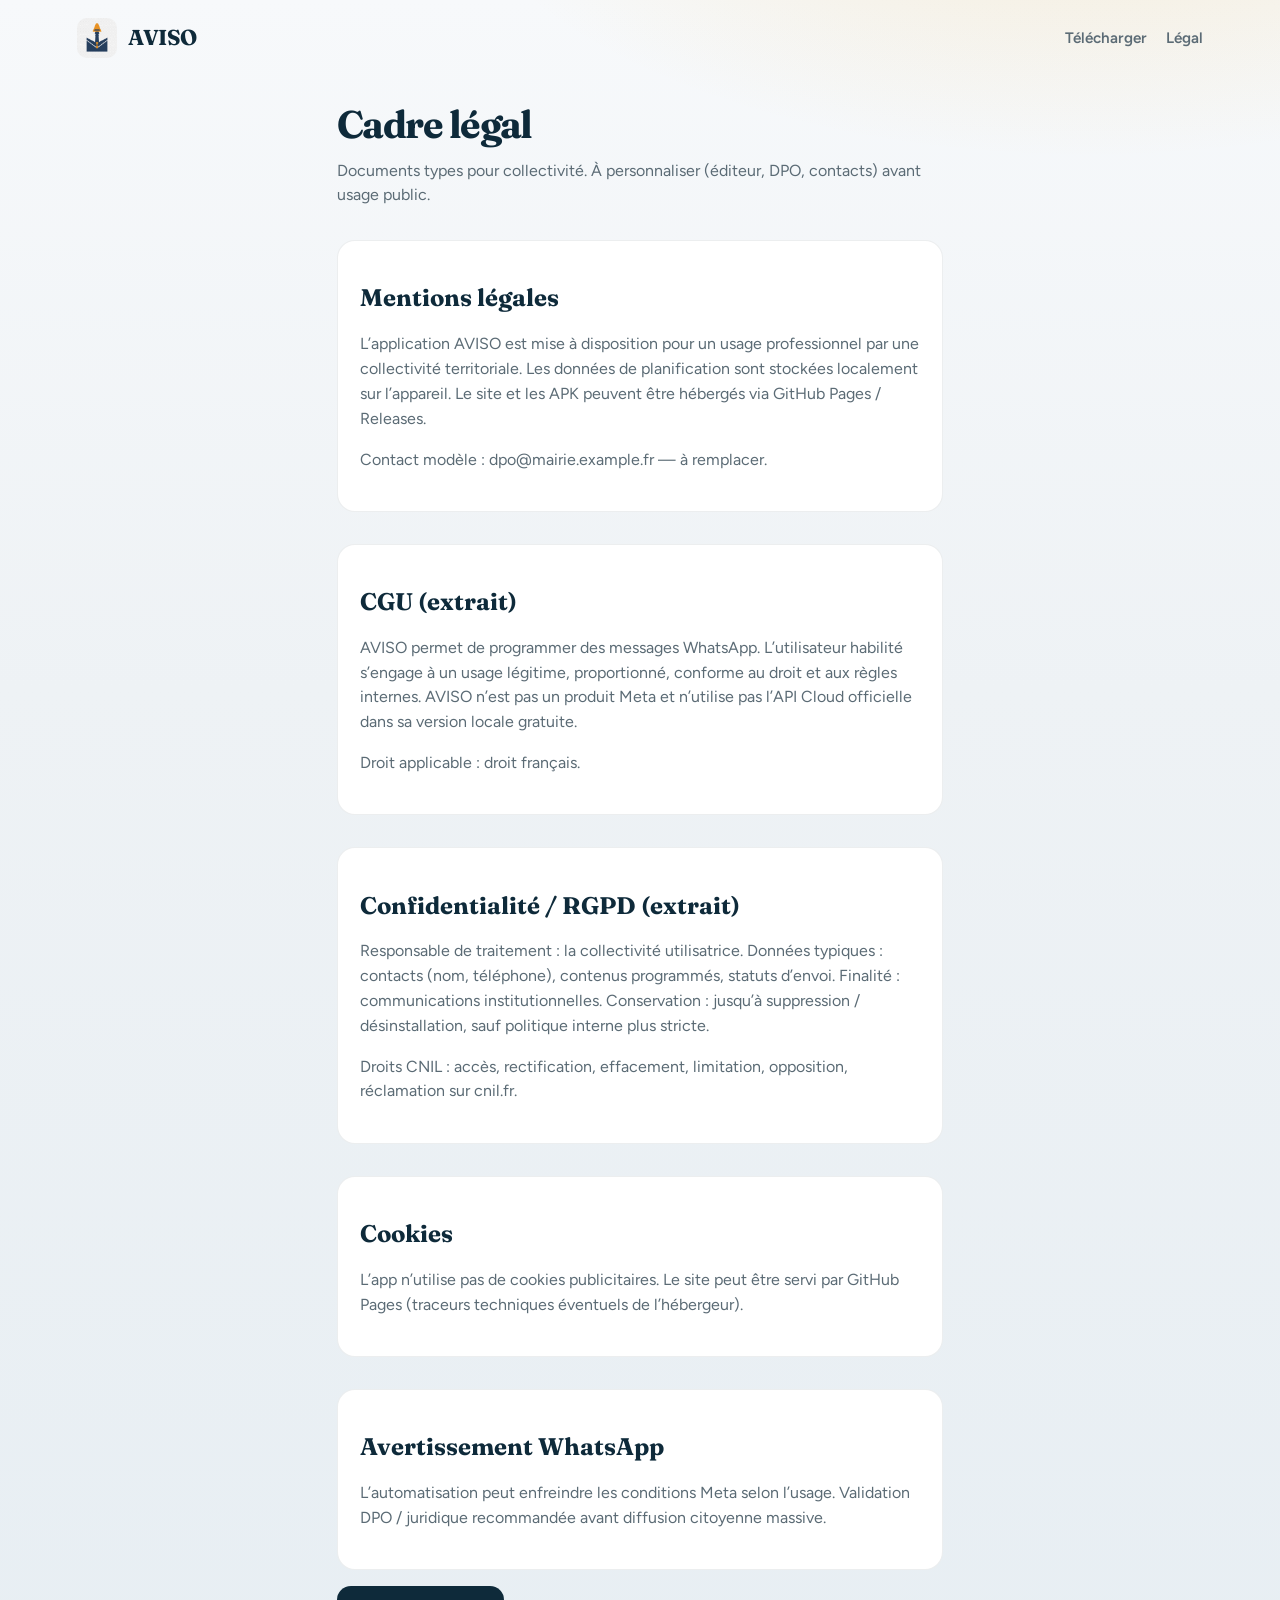
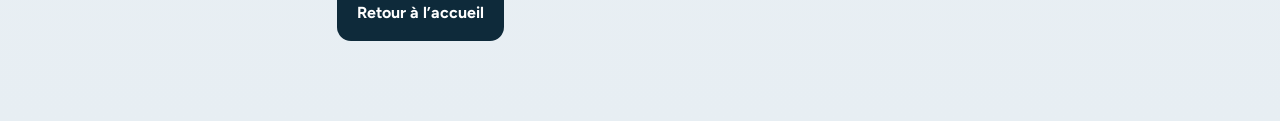
==== legal.html @ c664f96c "site: AVISO download landing" ====
<!DOCTYPE html>
<html lang="fr">
<head>
  <meta charset="UTF-8" />
  <meta name="viewport" content="width=device-width, initial-scale=1" />
  <title>AVISO — Cadre légal</title>
  <link rel="icon" href="aviso_logo.jpg" />
  <link href="https://fonts.googleapis.com/css2?family=Figtree:wght@400;600;700&family=Fraunces:opsz,wght@9..144,600;9..144,700&display=swap" rel="stylesheet" />
  <link rel="stylesheet" href="styles.css" />
</head>
<body>
  <header class="top">
    <a class="brand" href="./">
      <img src="aviso_logo.jpg" width="40" height="40" alt="" />
      <span>AVISO</span>
    </a>
    <nav>
      <a href="./#telecharger">Télécharger</a>
      <a href="legal.html">Légal</a>
    </nav>
  </header>

  <div class="legal-wrap">
    <h1>Cadre légal</h1>
    <p>Documents types pour collectivité. À personnaliser (éditeur, DPO, contacts) avant usage public.</p>

    <article>
      <h2>Mentions légales</h2>
      <p>L’application AVISO est mise à disposition pour un usage professionnel par une collectivité territoriale. Les données de planification sont stockées localement sur l’appareil. Le site et les APK peuvent être hébergés via GitHub Pages / Releases.</p>
      <p>Contact modèle : dpo@mairie.example.fr — à remplacer.</p>
    </article>

    <article>
      <h2>CGU (extrait)</h2>
      <p>AVISO permet de programmer des messages WhatsApp. L’utilisateur habilité s’engage à un usage légitime, proportionné, conforme au droit et aux règles internes. AVISO n’est pas un produit Meta et n’utilise pas l’API Cloud officielle dans sa version locale gratuite.</p>
      <p>Droit applicable : droit français.</p>
    </article>

    <article>
      <h2>Confidentialité / RGPD (extrait)</h2>
      <p>Responsable de traitement : la collectivité utilisatrice. Données typiques : contacts (nom, téléphone), contenus programmés, statuts d’envoi. Finalité : communications institutionnelles. Conservation : jusqu’à suppression / désinstallation, sauf politique interne plus stricte.</p>
      <p>Droits CNIL : accès, rectification, effacement, limitation, opposition, réclamation sur cnil.fr.</p>
    </article>

    <article>
      <h2>Cookies</h2>
      <p>L’app n’utilise pas de cookies publicitaires. Le site peut être servi par GitHub Pages (traceurs techniques éventuels de l’hébergeur).</p>
    </article>

    <article>
      <h2>Avertissement WhatsApp</h2>
      <p>L’automatisation peut enfreindre les conditions Meta selon l’usage. Validation DPO / juridique recommandée avant diffusion citoyenne massive.</p>
    </article>

    <p><a class="btn primary" href="./">Retour à l’accueil</a></p>
  </div>
</body>
</html>
---- styles.css ----
:root {
  --slate: #0e2a3a;
  --slate-soft: #1a3f52;
  --amber: #e8a317;
  --amber-soft: #fff4d6;
  --mist: #eef2f5;
  --ink: #0a1a24;
  --muted: #5b6b75;
  --chalk: #ffffff;
  --radius: 22px;
}

* { box-sizing: border-box; }
html { scroll-behavior: smooth; }
body {
  margin: 0;
  font-family: Figtree, system-ui, sans-serif;
  color: var(--ink);
  background:
    radial-gradient(1200px 600px at 85% -10%, rgba(232,163,23,.18), transparent 55%),
    linear-gradient(180deg, #f7f9fb 0%, var(--mist) 40%, #e7eef3 100%);
  min-height: 100vh;
}
.noise {
  pointer-events: none;
  position: fixed;
  inset: 0;
  opacity: .035;
  background-image: url("data:image/svg+xml,%3Csvg viewBox='0 0 200 200' xmlns='http://www.w3.org/2000/svg'%3E%3Cfilter id='n'%3E%3CfeTurbulence type='fractalNoise' baseFrequency='0.85' numOctaves='3' stitchTiles='stitch'/%3E%3C/filter%3E%3Crect width='100%25' height='100%25' filter='url(%23n)'/%3E%3C/svg%3E");
  z-index: 0;
}
.top, main, footer { position: relative; z-index: 1; }

.top {
  display: flex;
  align-items: center;
  justify-content: space-between;
  padding: 1.1rem 6vw;
}
.brand {
  display: flex;
  gap: .7rem;
  align-items: center;
  text-decoration: none;
  color: var(--slate);
  font-family: Fraunces, Georgia, serif;
  font-weight: 700;
  font-size: 1.35rem;
  letter-spacing: -.02em;
}
.brand img { border-radius: 10px; }
nav { display: flex; gap: 1.2rem; }
nav a {
  color: var(--muted);
  text-decoration: none;
  font-weight: 600;
  font-size: .95rem;
}
nav a:hover { color: var(--slate); }

.hero {
  display: grid;
  grid-template-columns: 1.1fr .9fr;
  gap: 2.5rem;
  align-items: center;
  padding: 2rem 6vw 4rem;
  min-height: calc(100vh - 88px);
}
.eyebrow {
  display: inline-block;
  margin: 0 0 .8rem;
  padding: .35rem .75rem;
  border-radius: 999px;
  background: var(--amber-soft);
  color: var(--slate);
  font-size: .78rem;
  font-weight: 700;
  letter-spacing: .08em;
  text-transform: uppercase;
}
h1 {
  margin: 0;
  font-family: Fraunces, Georgia, serif;
  font-size: clamp(3.4rem, 8vw, 6rem);
  line-height: .92;
  letter-spacing: -.04em;
  color: var(--slate);
}
.lead {
  margin: .9rem 0 0;
  font-family: Fraunces, Georgia, serif;
  font-size: clamp(1.25rem, 2.4vw, 1.7rem);
  color: var(--slate-soft);
}
.sub {
  margin: 1.1rem 0 0;
  max-width: 34rem;
  color: var(--muted);
  font-size: 1.05rem;
  line-height: 1.55;
}
.cta-row {
  display: flex;
  flex-wrap: wrap;
  gap: .8rem;
  margin-top: 1.6rem;
}
.btn {
  display: inline-flex;
  align-items: center;
  justify-content: center;
  padding: .95rem 1.25rem;
  border-radius: 14px;
  font-weight: 700;
  text-decoration: none;
  transition: transform .15s ease, background .15s ease;
}
.btn:hover { transform: translateY(-1px); }
.btn.primary { background: var(--slate); color: var(--chalk); }
.btn.primary:hover { background: var(--slate-soft); }
.btn.ghost {
  background: transparent;
  color: var(--slate);
  border: 1.5px solid rgba(14,42,58,.2);
}
.fine {
  margin-top: 1rem;
  color: var(--muted);
  font-size: .85rem;
}

.hero-visual {
  position: relative;
  display: grid;
  place-items: center;
  min-height: 520px;
}
.beacon {
  position: absolute;
  width: 280px;
  height: 280px;
  border-radius: 50%;
  background: radial-gradient(circle, rgba(232,163,23,.45), transparent 68%);
  filter: blur(8px);
  animation: pulse 4.5s ease-in-out infinite;
}
@keyframes pulse {
  0%, 100% { transform: scale(1); opacity: .7; }
  50% { transform: scale(1.08); opacity: 1; }
}
.phone-shot {
  position: relative;
  width: min(280px, 70vw);
  border-radius: 28px;
  border: 3px solid var(--slate);
  box-shadow: 0 30px 60px rgba(14,42,58,.25);
  background: var(--chalk);
}

.strip {
  padding: 4rem 6vw;
  background: var(--chalk);
  border-top: 1px solid rgba(14,42,58,.06);
  border-bottom: 1px solid rgba(14,42,58,.06);
}
.strip h2, .warn h2 {
  font-family: Fraunces, Georgia, serif;
  font-size: clamp(1.8rem, 3vw, 2.4rem);
  margin: 0 0 .6rem;
  color: var(--slate);
}
.strip > p { color: var(--muted); max-width: 40rem; }
.grid3 {
  display: grid;
  grid-template-columns: repeat(3, 1fr);
  gap: 1.2rem;
  margin-top: 2rem;
}
.grid3 article {
  padding: 1.3rem;
  border-radius: var(--radius);
  background: var(--mist);
  border: 1px solid rgba(14,42,58,.06);
}
.grid3 h3 {
  margin: 0 0 .45rem;
  font-family: Fraunces, Georgia, serif;
  color: var(--slate);
}
.grid3 p { margin: 0; color: var(--muted); line-height: 1.45; }

.warn {
  margin: 3rem 6vw 4rem;
  padding: 1.6rem 1.8rem;
  border-radius: var(--radius);
  background: linear-gradient(135deg, var(--slate), var(--slate-soft));
  color: #f3f7fa;
}
.warn a { color: var(--amber); font-weight: 700; }

footer {
  padding: 2rem 6vw 3rem;
  display: flex;
  flex-wrap: wrap;
  gap: 1rem;
  align-items: center;
  justify-content: space-between;
  color: var(--muted);
}
.wordmark {
  height: 36px;
  width: auto;
  border-radius: 6px;
}

.legal-wrap {
  max-width: 760px;
  margin: 0 auto;
  padding: 2rem 6vw 4rem;
}
.legal-wrap h1 {
  font-size: 2.4rem;
}
.legal-wrap article {
  margin-top: 2rem;
  padding: 1.4rem;
  background: var(--chalk);
  border-radius: 18px;
  border: 1px solid rgba(14,42,58,.08);
}
.legal-wrap h2 {
  font-family: Fraunces, Georgia, serif;
  color: var(--slate);
}
.legal-wrap p, .legal-wrap li { color: var(--muted); line-height: 1.55; }

@media (max-width: 900px) {
  .hero { grid-template-columns: 1fr; min-height: auto; padding-top: 1rem; }
  .hero-visual { min-height: 420px; order: -1; }
  .grid3 { grid-template-columns: 1fr; }
  nav { display: none; }
}
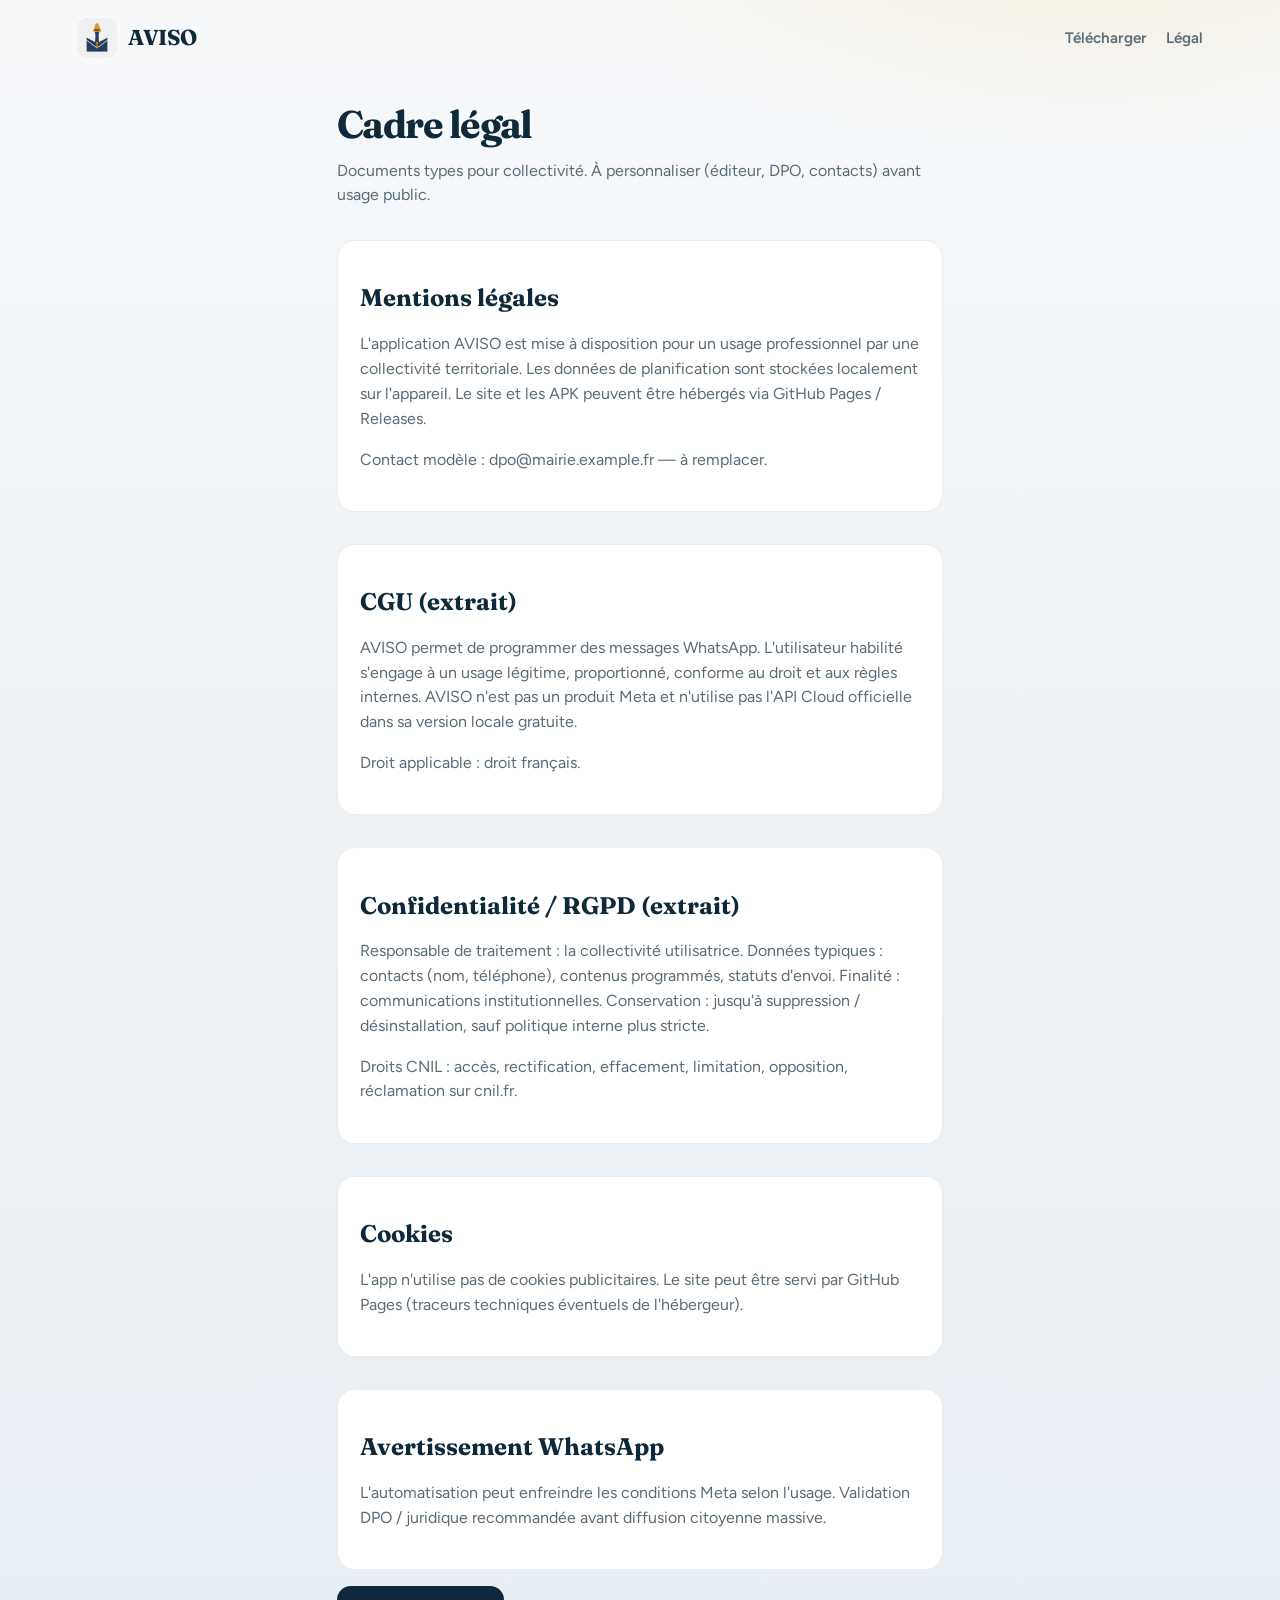
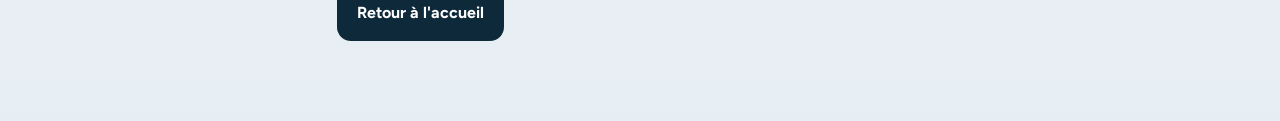
==== commit 6570e34e: "fix: UTF-8 accents on landing and legal pages" ====
--- a/legal.html
+++ b/legal.html
@@ -1,11 +1,12 @@
 <!DOCTYPE html>
 <html lang="fr">
 <head>
-  <meta charset="UTF-8" />
+  <meta charset="utf-8" />
+  <meta http-equiv="Content-Type" content="text/html; charset=utf-8" />
   <meta name="viewport" content="width=device-width, initial-scale=1" />
   <title>AVISO — Cadre légal</title>
   <link rel="icon" href="aviso_logo.jpg" />
-  <link href="https://fonts.googleapis.com/css2?family=Figtree:wght@400;600;700&family=Fraunces:opsz,wght@9..144,600;9..144,700&display=swap" rel="stylesheet" />
+  <link href="https://fonts.googleapis.com/css2?family=Figtree:wght@400;600;700&amp;family=Fraunces:opsz,wght@9..144,600;9..144,700&amp;display=swap" rel="stylesheet" />
   <link rel="stylesheet" href="styles.css" />
 </head>
 <body>
@@ -19,40 +20,33 @@
       <a href="legal.html">Légal</a>
     </nav>
   </header>
-
   <div class="legal-wrap">
     <h1>Cadre légal</h1>
     <p>Documents types pour collectivité. À personnaliser (éditeur, DPO, contacts) avant usage public.</p>
-
     <article>
       <h2>Mentions légales</h2>
-      <p>L’application AVISO est mise à disposition pour un usage professionnel par une collectivité territoriale. Les données de planification sont stockées localement sur l’appareil. Le site et les APK peuvent être hébergés via GitHub Pages / Releases.</p>
+      <p>L'application AVISO est mise à disposition pour un usage professionnel par une collectivité territoriale. Les données de planification sont stockées localement sur l'appareil. Le site et les APK peuvent être hébergés via GitHub Pages / Releases.</p>
       <p>Contact modèle : dpo@mairie.example.fr — à remplacer.</p>
     </article>
-
     <article>
       <h2>CGU (extrait)</h2>
-      <p>AVISO permet de programmer des messages WhatsApp. L’utilisateur habilité s’engage à un usage légitime, proportionné, conforme au droit et aux règles internes. AVISO n’est pas un produit Meta et n’utilise pas l’API Cloud officielle dans sa version locale gratuite.</p>
+      <p>AVISO permet de programmer des messages WhatsApp. L'utilisateur habilité s'engage à un usage légitime, proportionné, conforme au droit et aux règles internes. AVISO n'est pas un produit Meta et n'utilise pas l'API Cloud officielle dans sa version locale gratuite.</p>
       <p>Droit applicable : droit français.</p>
     </article>
-
     <article>
       <h2>Confidentialité / RGPD (extrait)</h2>
-      <p>Responsable de traitement : la collectivité utilisatrice. Données typiques : contacts (nom, téléphone), contenus programmés, statuts d’envoi. Finalité : communications institutionnelles. Conservation : jusqu’à suppression / désinstallation, sauf politique interne plus stricte.</p>
+      <p>Responsable de traitement : la collectivité utilisatrice. Données typiques : contacts (nom, téléphone), contenus programmés, statuts d'envoi. Finalité : communications institutionnelles. Conservation : jusqu'à suppression / désinstallation, sauf politique interne plus stricte.</p>
       <p>Droits CNIL : accès, rectification, effacement, limitation, opposition, réclamation sur cnil.fr.</p>
     </article>
-
     <article>
       <h2>Cookies</h2>
-      <p>L’app n’utilise pas de cookies publicitaires. Le site peut être servi par GitHub Pages (traceurs techniques éventuels de l’hébergeur).</p>
+      <p>L'app n'utilise pas de cookies publicitaires. Le site peut être servi par GitHub Pages (traceurs techniques éventuels de l'hébergeur).</p>
     </article>
-
     <article>
       <h2>Avertissement WhatsApp</h2>
-      <p>L’automatisation peut enfreindre les conditions Meta selon l’usage. Validation DPO / juridique recommandée avant diffusion citoyenne massive.</p>
+      <p>L'automatisation peut enfreindre les conditions Meta selon l'usage. Validation DPO / juridique recommandée avant diffusion citoyenne massive.</p>
     </article>
-
-    <p><a class="btn primary" href="./">Retour à l’accueil</a></p>
+    <p><a class="btn primary" href="./">Retour à l'accueil</a></p>
   </div>
 </body>
 </html>
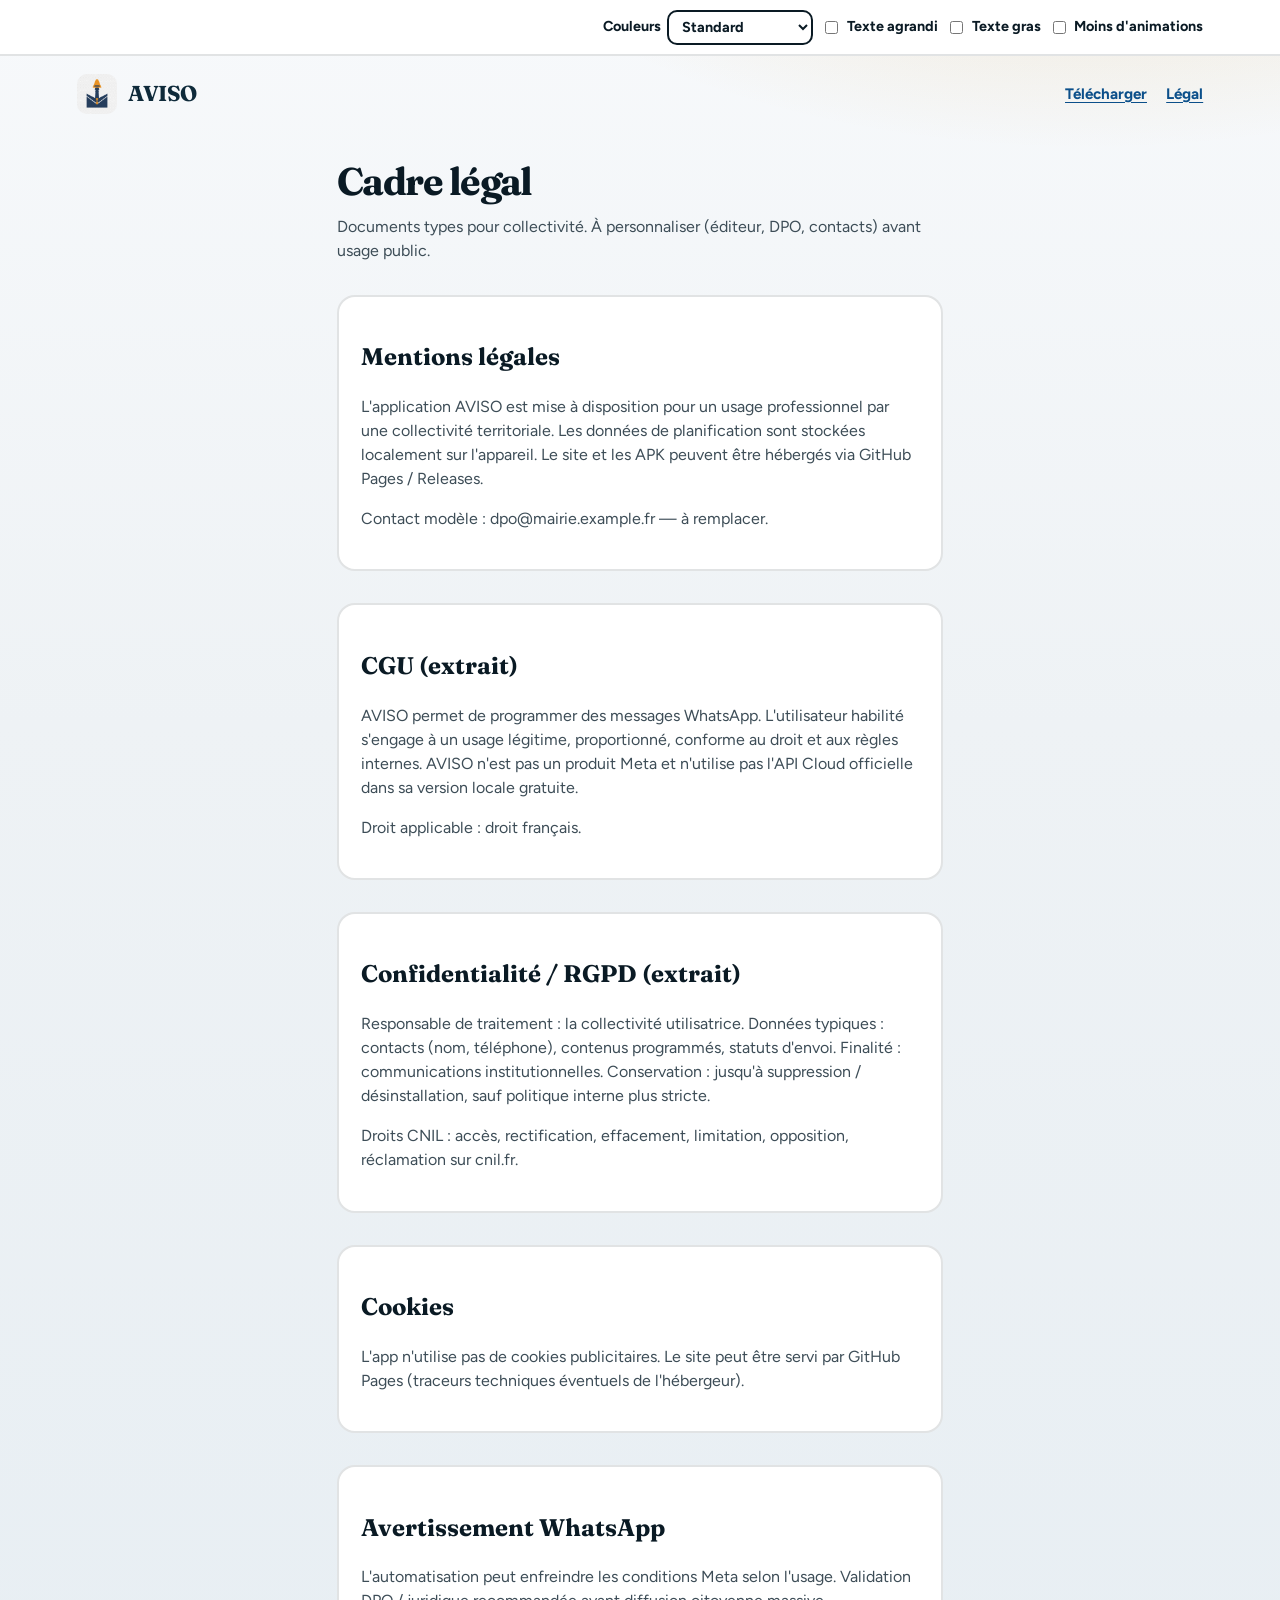
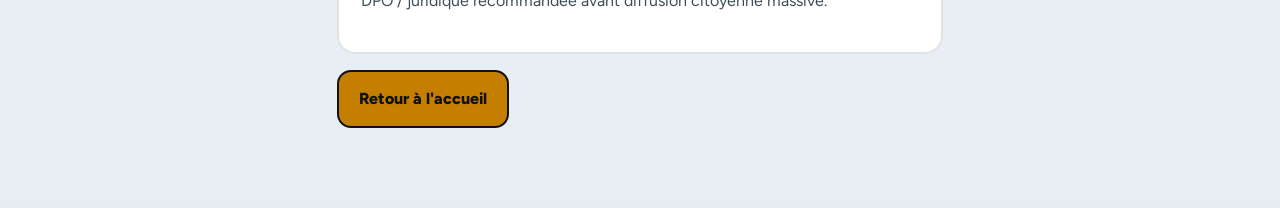
==== commit 15da8e05: "fix: contrast, a11y modes, Play Protect install guide" ====
--- a/legal.html
+++ b/legal.html
@@ -1,26 +1,75 @@
 <!DOCTYPE html>
-<html lang="fr">
+<html lang="fr" data-theme="standard">
 <head>
   <meta charset="utf-8" />
   <meta http-equiv="Content-Type" content="text/html; charset=utf-8" />
   <meta name="viewport" content="width=device-width, initial-scale=1" />
   <title>AVISO — Cadre légal</title>
   <link rel="icon" href="aviso_logo.jpg" />
-  <link href="https://fonts.googleapis.com/css2?family=Figtree:wght@400;600;700&amp;family=Fraunces:opsz,wght@9..144,600;9..144,700&amp;display=swap" rel="stylesheet" />
+  <link href="https://fonts.googleapis.com/css2?family=Figtree:wght@400;600;700;800&amp;family=Fraunces:opsz,wght@9..144,600;9..144,700&amp;display=swap" rel="stylesheet" />
   <link rel="stylesheet" href="styles.css" />
+  
+<script>
+(function () {
+  const root = document.documentElement;
+  const keys = {
+    theme: 'aviso_theme',
+    large: 'aviso_large',
+    bold: 'aviso_bold',
+    reduce: 'aviso_reduce'
+  };
+  function apply() {
+    root.setAttribute('data-theme', localStorage.getItem(keys.theme) || 'standard');
+    root.setAttribute('data-large', localStorage.getItem(keys.large) === '1' ? '1' : '0');
+    root.setAttribute('data-bold', localStorage.getItem(keys.bold) === '1' ? '1' : '0');
+    root.setAttribute('data-reduce', localStorage.getItem(keys.reduce) === '1' ? '1' : '0');
+    const theme = document.getElementById('a11y-theme');
+    if (theme) theme.value = root.getAttribute('data-theme');
+    const large = document.getElementById('a11y-large');
+    if (large) large.checked = root.getAttribute('data-large') === '1';
+    const bold = document.getElementById('a11y-bold');
+    if (bold) bold.checked = root.getAttribute('data-bold') === '1';
+    const reduce = document.getElementById('a11y-reduce');
+    if (reduce) reduce.checked = root.getAttribute('data-reduce') === '1';
+  }
+  window.avisoA11y = {
+    setTheme(v) { localStorage.setItem(keys.theme, v); apply(); },
+    setLarge(v) { localStorage.setItem(keys.large, v ? '1' : '0'); apply(); },
+    setBold(v) { localStorage.setItem(keys.bold, v ? '1' : '0'); apply(); },
+    setReduce(v) { localStorage.setItem(keys.reduce, v ? '1' : '0'); apply(); }
+  };
+  apply();
+})();
+</script>
+
 </head>
 <body>
+
+  <a class="skip-link" href="#contenu">Aller au contenu</a>
+  <div class="a11y-bar" role="region" aria-label="Options d'accessibilité">
+    <label>Couleurs
+      <select id="a11y-theme" onchange="avisoA11y.setTheme(this.value)" aria-label="Thème de couleurs">
+        <option value="standard">Standard</option>
+        <option value="colorblind">Daltonien</option>
+        <option value="contrast">Contraste élevé</option>
+      </select>
+    </label>
+    <label><input id="a11y-large" type="checkbox" onchange="avisoA11y.setLarge(this.checked)" /> Texte agrandi</label>
+    <label><input id="a11y-bold" type="checkbox" onchange="avisoA11y.setBold(this.checked)" /> Texte gras</label>
+    <label><input id="a11y-reduce" type="checkbox" onchange="avisoA11y.setReduce(this.checked)" /> Moins d'animations</label>
+  </div>
+
   <header class="top">
     <a class="brand" href="./">
-      <img src="aviso_logo.jpg" width="40" height="40" alt="" />
+      <img src="aviso_logo.jpg" width="40" height="40" alt="Logo AVISO" />
       <span>AVISO</span>
     </a>
-    <nav>
+    <nav aria-label="Navigation">
       <a href="./#telecharger">Télécharger</a>
       <a href="legal.html">Légal</a>
     </nav>
   </header>
-  <div class="legal-wrap">
+  <div class="legal-wrap" id="contenu">
     <h1>Cadre légal</h1>
     <p>Documents types pour collectivité. À personnaliser (éditeur, DPO, contacts) avant usage public.</p>
     <article>
--- a/styles.css
+++ b/styles.css
@@ -1,35 +1,127 @@
 :root {
   --slate: #0e2a3a;
   --slate-soft: #1a3f52;
-  --amber: #e8a317;
+  --amber: #c47f00;
   --amber-soft: #fff4d6;
   --mist: #eef2f5;
   --ink: #0a1a24;
-  --muted: #5b6b75;
+  --muted: #3d4d57;
   --chalk: #ffffff;
+  --warn-bg: #fff8e8;
+  --warn-border: #c47f00;
+  --warn-text: #1a1a1a;
+  --link: #0b4f8a;
+  --focus: #c47f00;
   --radius: 22px;
-}
+  --font-scale: 1;
+}
+
+html[data-theme="colorblind"] {
+  --slate: #003a70;
+  --slate-soft: #00509e;
+  --amber: #e69f00;
+  --amber-soft: #fff3d6;
+  --mist: #f5f7fa;
+  --ink: #111827;
+  --muted: #374151;
+  --warn-bg: #fff4d0;
+  --warn-border: #e69f00;
+  --warn-text: #111827;
+  --link: #0072b2;
+  --focus: #e69f00;
+}
+
+html[data-theme="contrast"] {
+  --slate: #000000;
+  --slate-soft: #111111;
+  --amber: #ffd400;
+  --amber-soft: #fff7b0;
+  --mist: #ffffff;
+  --ink: #000000;
+  --muted: #111111;
+  --chalk: #ffffff;
+  --warn-bg: #fff000;
+  --warn-border: #000000;
+  --warn-text: #000000;
+  --link: #0000ee;
+  --focus: #ffd400;
+  --radius: 8px;
+}
+
+html[data-large="1"] { --font-scale: 1.2; }
+html[data-bold="1"] body { font-weight: 600; }
+html[data-bold="1"] h1, html[data-bold="1"] h2, html[data-bold="1"] h3,
+html[data-bold="1"] .btn, html[data-bold="1"] .brand { font-weight: 800; }
 
 * { box-sizing: border-box; }
 html { scroll-behavior: smooth; }
 body {
   margin: 0;
   font-family: Figtree, system-ui, sans-serif;
+  font-size: calc(16px * var(--font-scale));
   color: var(--ink);
   background:
-    radial-gradient(1200px 600px at 85% -10%, rgba(232,163,23,.18), transparent 55%),
+    radial-gradient(1200px 600px at 85% -10%, color-mix(in srgb, var(--amber) 22%, transparent), transparent 55%),
     linear-gradient(180deg, #f7f9fb 0%, var(--mist) 40%, #e7eef3 100%);
   min-height: 100vh;
-}
+  line-height: 1.5;
+}
+
+.skip-link {
+  position: absolute;
+  left: -9999px;
+  top: 0;
+  background: var(--amber);
+  color: #000;
+  padding: .7rem 1rem;
+  z-index: 100;
+  font-weight: 800;
+}
+.skip-link:focus { left: 1rem; top: 1rem; }
+
 .noise {
   pointer-events: none;
   position: fixed;
   inset: 0;
-  opacity: .035;
+  opacity: .03;
   background-image: url("data:image/svg+xml,%3Csvg viewBox='0 0 200 200' xmlns='http://www.w3.org/2000/svg'%3E%3Cfilter id='n'%3E%3CfeTurbulence type='fractalNoise' baseFrequency='0.85' numOctaves='3' stitchTiles='stitch'/%3E%3C/filter%3E%3Crect width='100%25' height='100%25' filter='url(%23n)'/%3E%3C/svg%3E");
   z-index: 0;
 }
-.top, main, footer { position: relative; z-index: 1; }
+html[data-theme="contrast"] .noise { display: none; }
+.top, main, footer, .a11y-bar { position: relative; z-index: 1; }
+
+.a11y-bar {
+  display: flex;
+  flex-wrap: wrap;
+  gap: .5rem;
+  align-items: center;
+  justify-content: flex-end;
+  padding: .6rem 6vw;
+  background: var(--chalk);
+  border-bottom: 2px solid color-mix(in srgb, var(--ink) 12%, transparent);
+}
+.a11y-bar label {
+  display: inline-flex;
+  gap: .35rem;
+  align-items: center;
+  font-size: .9rem;
+  font-weight: 700;
+  color: var(--ink);
+}
+.a11y-bar select, .a11y-bar button {
+  font: inherit;
+  font-weight: 700;
+  border: 2px solid var(--ink);
+  border-radius: 10px;
+  padding: .35rem .55rem;
+  background: var(--chalk);
+  color: var(--ink);
+  cursor: pointer;
+}
+.a11y-bar button:focus, .a11y-bar select:focus, a:focus, .btn:focus {
+  outline: 3px solid var(--focus);
+  outline-offset: 2px;
+}
 
 .top {
   display: flex;
@@ -51,9 +143,10 @@
 .brand img { border-radius: 10px; }
 nav { display: flex; gap: 1.2rem; }
 nav a {
-  color: var(--muted);
-  text-decoration: none;
-  font-weight: 600;
+  color: var(--link);
+  text-decoration: underline;
+  text-underline-offset: 3px;
+  font-weight: 700;
   font-size: .95rem;
 }
 nav a:hover { color: var(--slate); }
@@ -64,7 +157,7 @@
   gap: 2.5rem;
   align-items: center;
   padding: 2rem 6vw 4rem;
-  min-height: calc(100vh - 88px);
+  min-height: calc(100vh - 140px);
 }
 .eyebrow {
   display: inline-block;
@@ -72,9 +165,10 @@
   padding: .35rem .75rem;
   border-radius: 999px;
   background: var(--amber-soft);
-  color: var(--slate);
+  color: var(--ink);
+  border: 1px solid var(--amber);
   font-size: .78rem;
-  font-weight: 700;
+  font-weight: 800;
   letter-spacing: .08em;
   text-transform: uppercase;
 }
@@ -90,14 +184,13 @@
   margin: .9rem 0 0;
   font-family: Fraunces, Georgia, serif;
   font-size: clamp(1.25rem, 2.4vw, 1.7rem);
-  color: var(--slate-soft);
+  color: var(--ink);
 }
 .sub {
   margin: 1.1rem 0 0;
   max-width: 34rem;
   color: var(--muted);
   font-size: 1.05rem;
-  line-height: 1.55;
 }
 .cta-row {
   display: flex;
@@ -111,22 +204,25 @@
   justify-content: center;
   padding: .95rem 1.25rem;
   border-radius: 14px;
-  font-weight: 700;
+  font-weight: 800;
   text-decoration: none;
-  transition: transform .15s ease, background .15s ease;
-}
-.btn:hover { transform: translateY(-1px); }
-.btn.primary { background: var(--slate); color: var(--chalk); }
-.btn.primary:hover { background: var(--slate-soft); }
+  border: 2px solid transparent;
+}
+.btn.primary {
+  background: var(--amber);
+  color: #111;
+  border-color: #111;
+}
+.btn.primary:hover { filter: brightness(0.95); }
 .btn.ghost {
-  background: transparent;
-  color: var(--slate);
-  border: 1.5px solid rgba(14,42,58,.2);
+  background: var(--chalk);
+  color: var(--ink);
+  border-color: var(--ink);
 }
 .fine {
   margin-top: 1rem;
   color: var(--muted);
-  font-size: .85rem;
+  font-size: .9rem;
 }
 
 .hero-visual {
@@ -140,34 +236,30 @@
   width: 280px;
   height: 280px;
   border-radius: 50%;
-  background: radial-gradient(circle, rgba(232,163,23,.45), transparent 68%);
+  background: radial-gradient(circle, color-mix(in srgb, var(--amber) 50%, transparent), transparent 68%);
   filter: blur(8px);
-  animation: pulse 4.5s ease-in-out infinite;
-}
-@keyframes pulse {
-  0%, 100% { transform: scale(1); opacity: .7; }
-  50% { transform: scale(1.08); opacity: 1; }
-}
+}
+html[data-reduce="1"] .beacon { display: none; }
 .phone-shot {
   position: relative;
   width: min(280px, 70vw);
   border-radius: 28px;
-  border: 3px solid var(--slate);
-  box-shadow: 0 30px 60px rgba(14,42,58,.25);
+  border: 3px solid var(--ink);
+  box-shadow: 0 20px 40px rgba(0,0,0,.18);
   background: var(--chalk);
 }
 
 .strip {
   padding: 4rem 6vw;
   background: var(--chalk);
-  border-top: 1px solid rgba(14,42,58,.06);
-  border-bottom: 1px solid rgba(14,42,58,.06);
-}
-.strip h2, .warn h2 {
+  border-top: 2px solid color-mix(in srgb, var(--ink) 10%, transparent);
+  border-bottom: 2px solid color-mix(in srgb, var(--ink) 10%, transparent);
+}
+.strip h2, .warn h2, .help h2 {
   font-family: Fraunces, Georgia, serif;
   font-size: clamp(1.8rem, 3vw, 2.4rem);
   margin: 0 0 .6rem;
-  color: var(--slate);
+  color: var(--ink);
 }
 .strip > p { color: var(--muted); max-width: 40rem; }
 .grid3 {
@@ -180,23 +272,30 @@
   padding: 1.3rem;
   border-radius: var(--radius);
   background: var(--mist);
-  border: 1px solid rgba(14,42,58,.06);
+  border: 2px solid color-mix(in srgb, var(--ink) 14%, transparent);
 }
 .grid3 h3 {
   margin: 0 0 .45rem;
   font-family: Fraunces, Georgia, serif;
-  color: var(--slate);
-}
-.grid3 p { margin: 0; color: var(--muted); line-height: 1.45; }
-
-.warn {
-  margin: 3rem 6vw 4rem;
+  color: var(--ink);
+}
+.grid3 p { margin: 0; color: var(--muted); }
+
+.warn, .help {
+  margin: 2rem 6vw;
   padding: 1.6rem 1.8rem;
   border-radius: var(--radius);
-  background: linear-gradient(135deg, var(--slate), var(--slate-soft));
-  color: #f3f7fa;
-}
-.warn a { color: var(--amber); font-weight: 700; }
+  background: var(--warn-bg);
+  color: var(--warn-text);
+  border: 3px solid var(--warn-border);
+}
+.warn a, .help a {
+  color: var(--link);
+  font-weight: 800;
+  text-decoration: underline;
+}
+.help ol { padding-left: 1.2rem; }
+.help li { margin: .45rem 0; }
 
 footer {
   padding: 2rem 6vw 3rem;
@@ -206,6 +305,7 @@
   align-items: center;
   justify-content: space-between;
   color: var(--muted);
+  border-top: 2px solid color-mix(in srgb, var(--ink) 10%, transparent);
 }
 .wordmark {
   height: 36px;
@@ -218,21 +318,19 @@
   margin: 0 auto;
   padding: 2rem 6vw 4rem;
 }
-.legal-wrap h1 {
-  font-size: 2.4rem;
-}
+.legal-wrap h1 { font-size: 2.4rem; color: var(--ink); }
 .legal-wrap article {
   margin-top: 2rem;
   padding: 1.4rem;
   background: var(--chalk);
   border-radius: 18px;
-  border: 1px solid rgba(14,42,58,.08);
+  border: 2px solid color-mix(in srgb, var(--ink) 12%, transparent);
 }
 .legal-wrap h2 {
   font-family: Fraunces, Georgia, serif;
-  color: var(--slate);
-}
-.legal-wrap p, .legal-wrap li { color: var(--muted); line-height: 1.55; }
+  color: var(--ink);
+}
+.legal-wrap p, .legal-wrap li { color: var(--muted); }
 
 @media (max-width: 900px) {
   .hero { grid-template-columns: 1fr; min-height: auto; padding-top: 1rem; }
@@ -240,3 +338,8 @@
   .grid3 { grid-template-columns: 1fr; }
   nav { display: none; }
 }
+
+@media (prefers-reduced-motion: reduce) {
+  html { scroll-behavior: auto; }
+  .beacon { display: none; }
+}
